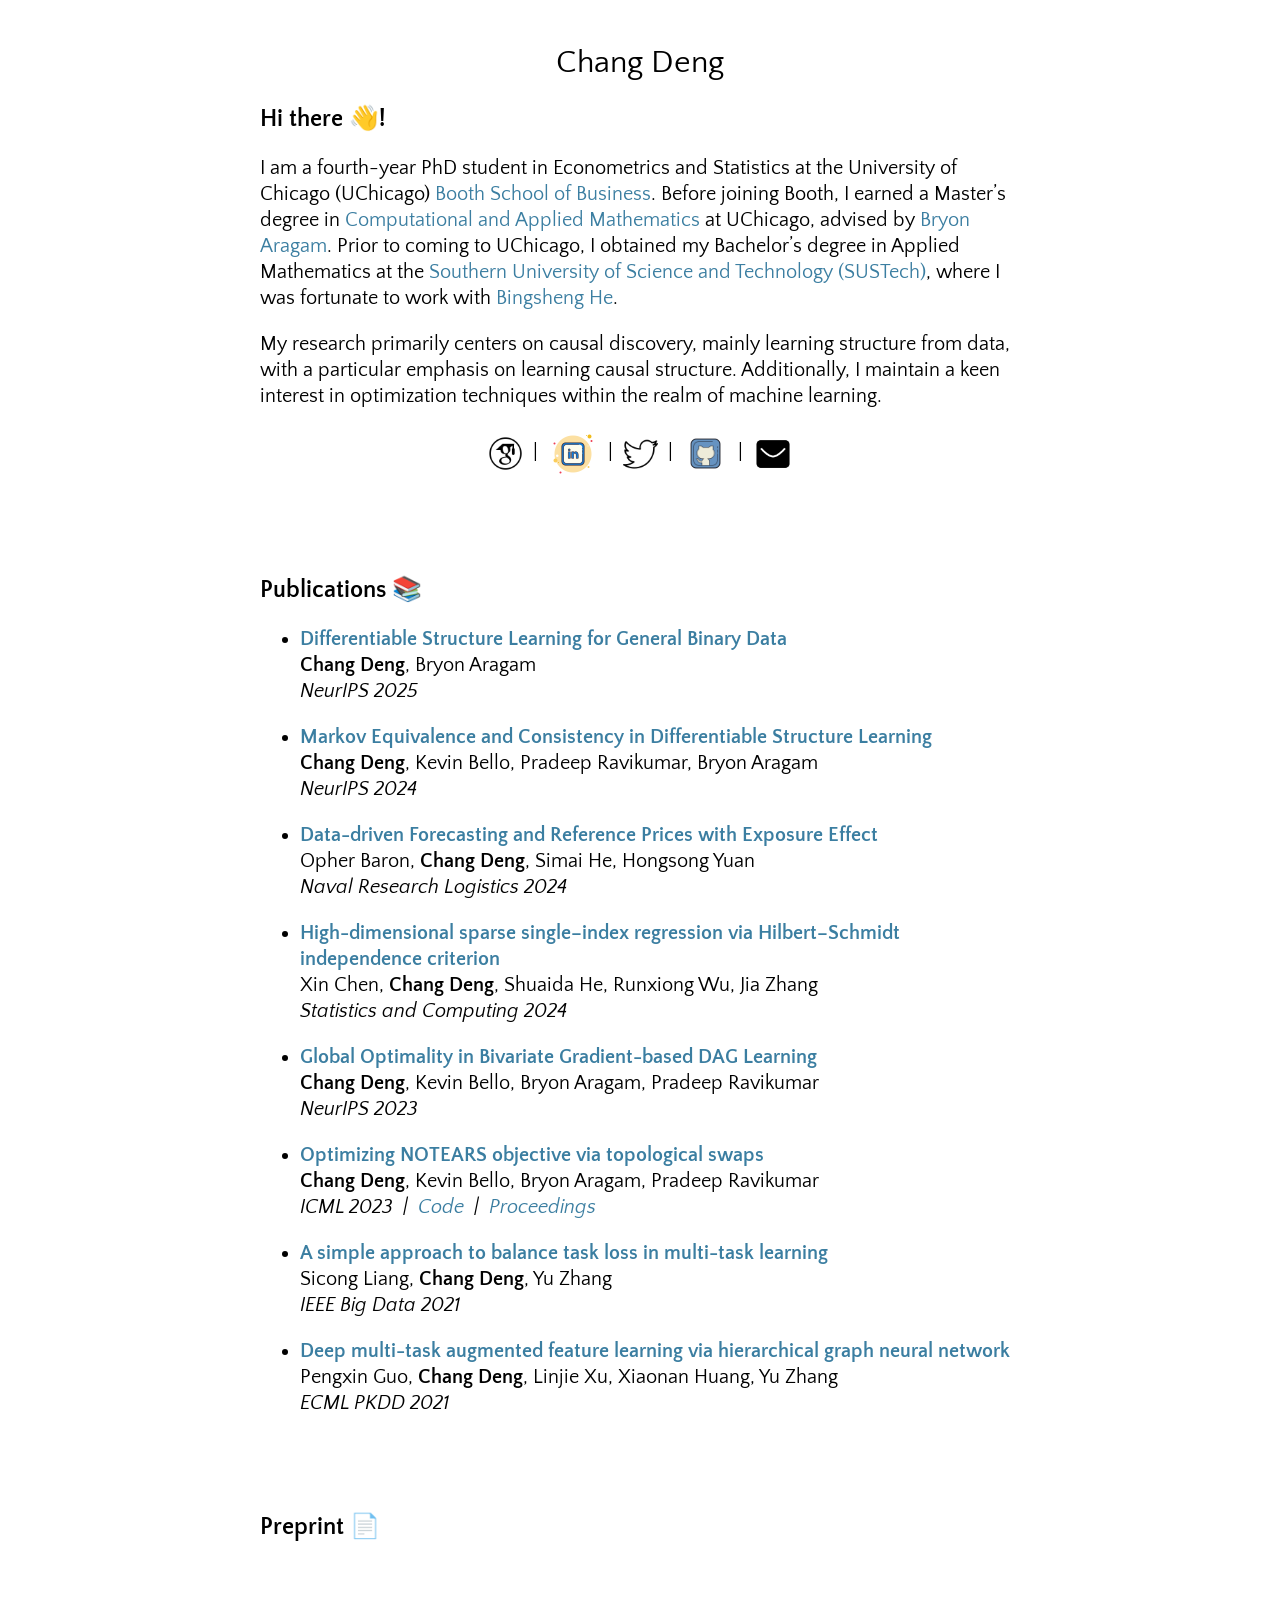
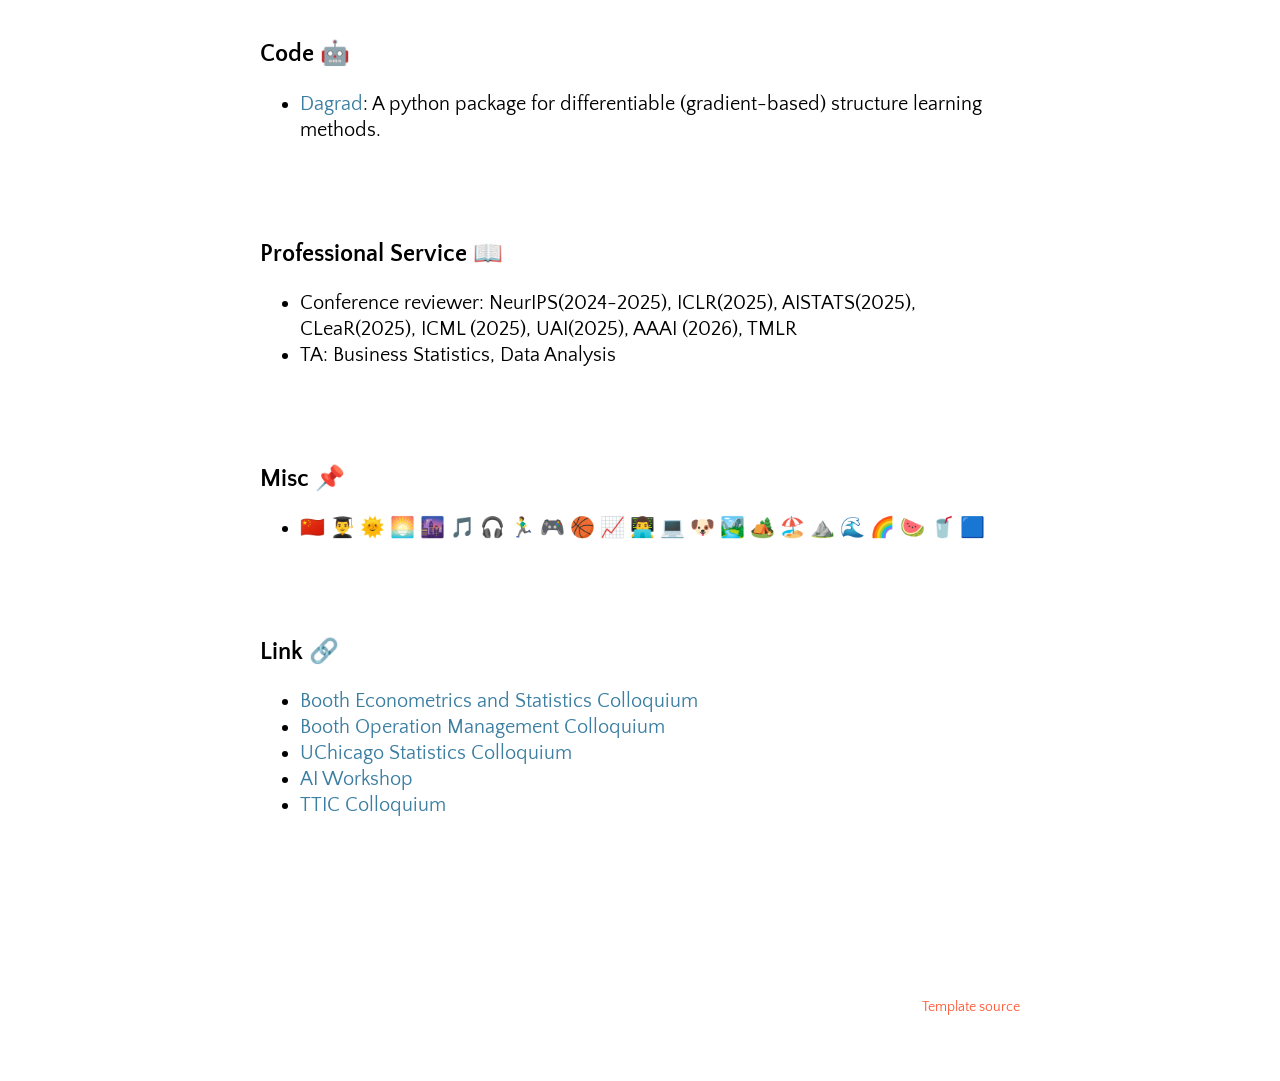
==== index.html @ 74ad3bb8 "fourth year update" ====
<!DOCTYPE HTML>
<html>

<head>
  <title>Chang Deng</title>

  <meta charset="utf-8">
  <meta name=viewport content="width=device-width, initial-scale=1.0">
  <meta http-equiv="Content-Type" content="text/html; charset=us-ascii">
  <meta name="color-scheme" content="dark light">

  <meta name="theme-color" content="#FFFFFF" media="(prefers-color-scheme: light)">
  <meta name="theme-color" content="#121212" media="(prefers-color-scheme: dark)">

  <link href="https://fonts.googleapis.com/css2?family=Quattrocento+Sans&display=swap" rel="stylesheet">
  <link rel="icon" type="image/svg+xml" href="icons/favicon.svg">
  <link rel="icon" type="image/png" href="icons/favicon.png">

  <style type="text/css">
    body {
      min-height: 100vh;
      max-width: 800px;
      border: 0px;
      padding: 0px;
      margin: auto;
      line-height: 1.3;
      font-family: "Quattrocento Sans", Verdana, Helvetica, sans-serif;
      font-size: 20px;
      font-style: normal;
      font-weight: 500;
      color: #000000;
      background-color: #FFFFFF;
      text-shadow: 1px 1px 1px rgba(0, 0, 0, 0);
    }

    a {
      color: #3B7EA1;
      text-decoration: none;
    }

    a:focus,
    a:hover {
      color: #C4820E;
    }

    @media (prefers-color-scheme: dark) {
      body {
        font-weight: 350;
        color: #E1D9D1;
        background: #121212;
      }

      a {
        color: #C4820E;
      }

      a:focus,
      a:hover {
        color: #3B7EA1;
      }

    }

    div.section {
      padding: 10px 20px 10px 20px;
      margin-bottom: 40px;
    }

    div.content {
      padding: 0px;
    }

    h1 {
      font-size: 24px;
      font-weight: bold;
      margin-bottom: 10px;
    }

    h2 {
      font-size: 20px;
      font-weight: normal;
    }

    p.name {
      font-size: 32px;
      text-align: center;
      font-weight: normal;
      margin-bottom: 20px;
    }

    span.paper {
      font-weight: bold;
    }

    span.author {
      font-weight: normal;
    }

    span.venue {
      font-weight: normal;
      font-style: italic;
    }

    span.highlight {
      background-color: #ffffd0;
    }

    @media screen and (max-width: 600px) {
      body {
        max-width: 100%;
        font-size: 14px;
      }

      p.name {
        font-size: 24px;
      }

      h1 {
        font-size: 20px;
        font-weight: bold;
      }

      h2 {
        font-size: 16px;
      }
    }
  </style>

</head>

<body>
  <div class="section">
      <p class="name">
        Chang Deng
      </p>
      <h1> Hi there 👋! </h1>
      <p>
        I am a fourth-year PhD student in Econometrics and Statistics at the University of Chicago (UChicago)
        <a href="https://www.chicagobooth.edu/">Booth School of Business</a>.
        Before joining Booth, I earned a Master&rsquo;s degree in
        <a href="https://cam.uchicago.edu/">Computational and Applied Mathematics</a> at UChicago,
        advised by <a href="https://www.bryonaragam.com/">Bryon Aragam</a>.
        Prior to coming to UChicago, I obtained my Bachelor&rsquo;s degree in Applied Mathematics at the <a href="https://www.sustech.edu.cn/">Southern University of Science and Technology (SUSTech)</a>, where I was fortunate to work with
        <a href="http://maths.nju.edu.cn/~hebma/">Bingsheng He</a>.
      </p>
      <p>
        My research primarily centers on causal discovery, mainly learning structure from data, with a particular emphasis on learning causal structure. Additionally, I maintain a keen interest in optimization techniques within the realm of machine learning.
      </p>

      <p style="text-align:center">
        <a href="https://scholar.google.com/citations?user=51voxF8AAAAJ&hl=en">
          <img src="icons/icons8-google-scholar-50.png" alt="Google Scholar Icon" style="vertical-align: middle;" width="35"></a>
          &nbsp|&nbsp
        <a href="https://www.linkedin.com/in/chang-deng-0094a5144/">
          <img src="icons/icons8-linkedin-50.png" alt="Linkedin Icon" style="vertical-align: middle;" width="50"> </a>
           &nbsp|&nbsp
        <a href="https://twitter.com/ChangDeng3">
          <img src="icons/icons8-twitter-50.png" alt="Twitter Icon" style="vertical-align: middle;" width="35"> </a>
            &nbsp|&nbsp
        <a href="https://github.com/Duntrain">
          <img src="icons/icons8-github-100.png" alt="Github Icon" style="vertical-align: middle;" width="45"> </a>
          &nbsp|&nbsp
        <a href="mailto:changdeng@uchicago.edu">
          <img src="icons/icons8-email-64.png" alt="Email Icon" style="vertical-align: middle;" width="40"> </a>
      </p>
  </div>

  <div class="section">
    <h1>Publications 📚</h1>

      <div class="content">
        <ul>
            <li>
                <p> <a href=""><span class="paper">Differentiable Structure Learning for General Binary Data</span> </a>
                  <br>
                  <span class="author"><strong>Chang Deng</strong>, Bryon Aragam</span><br>
                  <span class="venue">NeurIPS 2025</span>
                </p>
            </li>
            <li>
                <p> <a href="https://arxiv.org/abs/2410.06163"><span class="paper">Markov Equivalence and Consistency in Differentiable Structure Learning</span> </a>
                  <br>
                  <span class="author"><strong>Chang Deng</strong>, Kevin Bello, Pradeep Ravikumar, Bryon Aragam</span><br>
                  <span class="venue">NeurIPS 2024</span>
                </p>
            </li>
          <li>
            <p> <a href="https://onlinelibrary.wiley.com/doi/10.1002/nav.22190"><span class="paper">Data-driven Forecasting and Reference Prices with Exposure Effect</span> </a>
              <br>
              <span class="author">Opher Baron, <strong>Chang Deng</strong>, Simai He, Hongsong Yuan</span><br>
              <span class="venue">Naval Research Logistics 2024</span>
            </p>
          </li>
          <li>
            <p> <a href="https://link.springer.com/article/10.1007/s11222-024-10399-4"><span class="paper">High-dimensional sparse single–index regression via Hilbert–Schmidt independence criterion</span> </a>
              <br>
              <span class="author">Xin Chen, <strong>Chang Deng</strong>, Shuaida He, Runxiong Wu, Jia Zhang</span><br>
              <span class="venue">Statistics and Computing 2024</span>
            </p>
          </li>
          <li>
            <p> <a href="https://arxiv.org/abs/2306.17378"><span class="paper">Global Optimality in Bivariate Gradient-based DAG Learning</span> </a>
              <br>
              <span class="author"><strong>Chang Deng</strong>, Kevin Bello, Bryon Aragam, Pradeep Ravikumar</span><br>
              <span class="venue">NeurIPS 2023</span>
            </p>
          </li>
          <li>
            <p> <a href="https://arxiv.org/abs/2305.17277"><span class="paper">Optimizing NOTEARS objective via topological swaps</span> </a>
              <br>
              <span class="author"><strong>Chang Deng</strong>, Kevin Bello, Bryon Aragam, Pradeep Ravikumar</span><br>
              <span class="venue">ICML 2023 &nbsp|&nbsp <a href="https://github.com/Duntrain/TOPO"> Code </a> &nbsp|&nbsp <a href=""> Proceedings </a></span>
            </p>
          </li>
          <li>
            <p> <a href="https://ieeexplore.ieee.org/stamp/stamp.jsp?arnumber=9671640"><span class="paper">A simple approach to balance task loss in multi-task learning</span> </a>
              <br>
              <span class="author">Sicong Liang, <strong>Chang Deng</strong>, Yu Zhang</span><br>
              <span class="venue">IEEE Big Data 2021</span>
            </p>
          </li>
          <li>
            <p> <a href="https://link.springer.com/chapter/10.1007/978-3-030-86486-6_33"><span class="paper">Deep multi-task augmented feature learning via hierarchical graph neural network</span> </a>
              <br>
              <span class="author">Pengxin Guo, <strong>Chang Deng</strong>, Linjie Xu, Xiaonan Huang, Yu Zhang</span><br>
              <span class="venue">ECML PKDD 2021</span>
            </p>
          </li>
        </ul>
      </div>
  </div>

  <div class="section">
    <h1>Preprint 📄</h1>
      <div class="content">
        <ul>
        </ul>
      </div>
  </div>

  <div class="section">
    <h1>Code 🤖</h1>
      <div class="content">
        <ul>
          <li> <a href ="https://github.com/Duntrain/dagrad">Dagrad</a>: A python package for differentiable (gradient-based) structure learning methods. </li>
        </ul>
      </div>
  </div>


  <div class="section">
    <h1>Professional Service 📖</h1>
      <div class="content">
        <ul>
            <li>Conference reviewer: NeurIPS(2024-2025), ICLR(2025), AISTATS(2025), CLeaR(2025), ICML (2025), UAI(2025), AAAI (2026), TMLR</li> 
            <li>TA: Business Statistics, Data Analysis </li>
        </ul>
      </div>
  </div>

  <div class="section">
    <h1>Misc 📌</h1>
    <div class = "content">
      <ul>
        <li> 🇨🇳 👨‍🎓 🌞 🌅 🌆 🎵 🎧 🏃‍♂️ 🎮 🏀 📈 👨‍💻 💻 🐶 🏞️ 🏕️ 🏖️ ⛰️ 🌊 🌈 🍉 🥤 🟦</li>
      </ul>
    </div>
  </div>

  <div class="section">
    <h1>Link 🔗</h1>
    <div class="content">
      <ul>
      <li><a href="https://www.chicagobooth.edu/faculty/research-workshops/econometrics-and-statistics"> Booth Econometrics and Statistics Colloquium</a></li>
      <li><a href="https://www.chicagobooth.edu/faculty/research-workshops/operations-management-science"> Booth Operation Management Colloquium</a></li>
      <li><a href="https://stat.uchicago.edu/events/statistics-colloquium/"> UChicago Statistics Colloquium</a></li>
      <li><a href = 'https://www.chicagobooth.edu/faculty/research-workshops/ai-workshop'>AI Workshop</li>
      <li><a href="https://www.ttic.edu/colloquium/"> TTIC Colloquium</a></li>
      </ul>
    </div>
  </div>

  <div class="section">
    <div class="content">
      <p style="text-align:right;font-size:14px;margin-top:100px;">
        <a href="https://github.com/jonbarron/website" style="color: #FF5733;">Template source</a>
      </p>
    </div>
  </div>

</body>

</html>
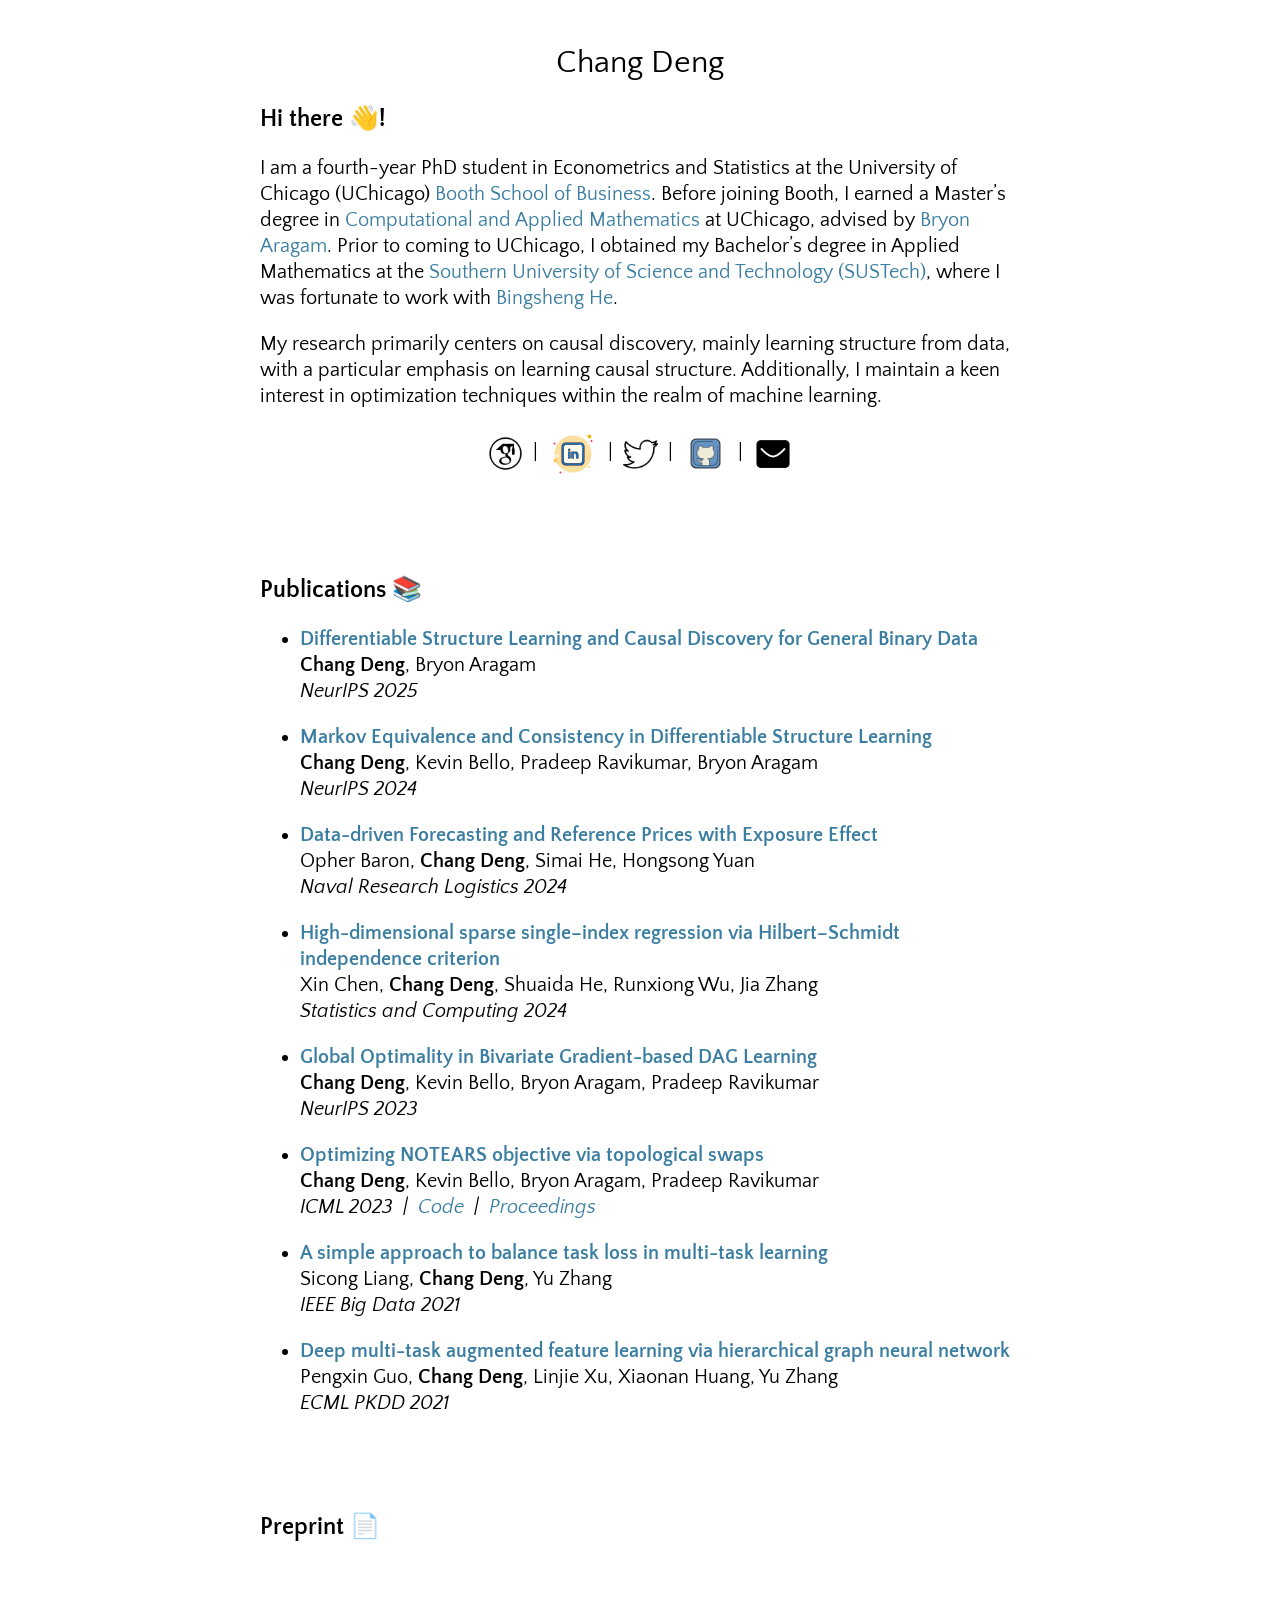
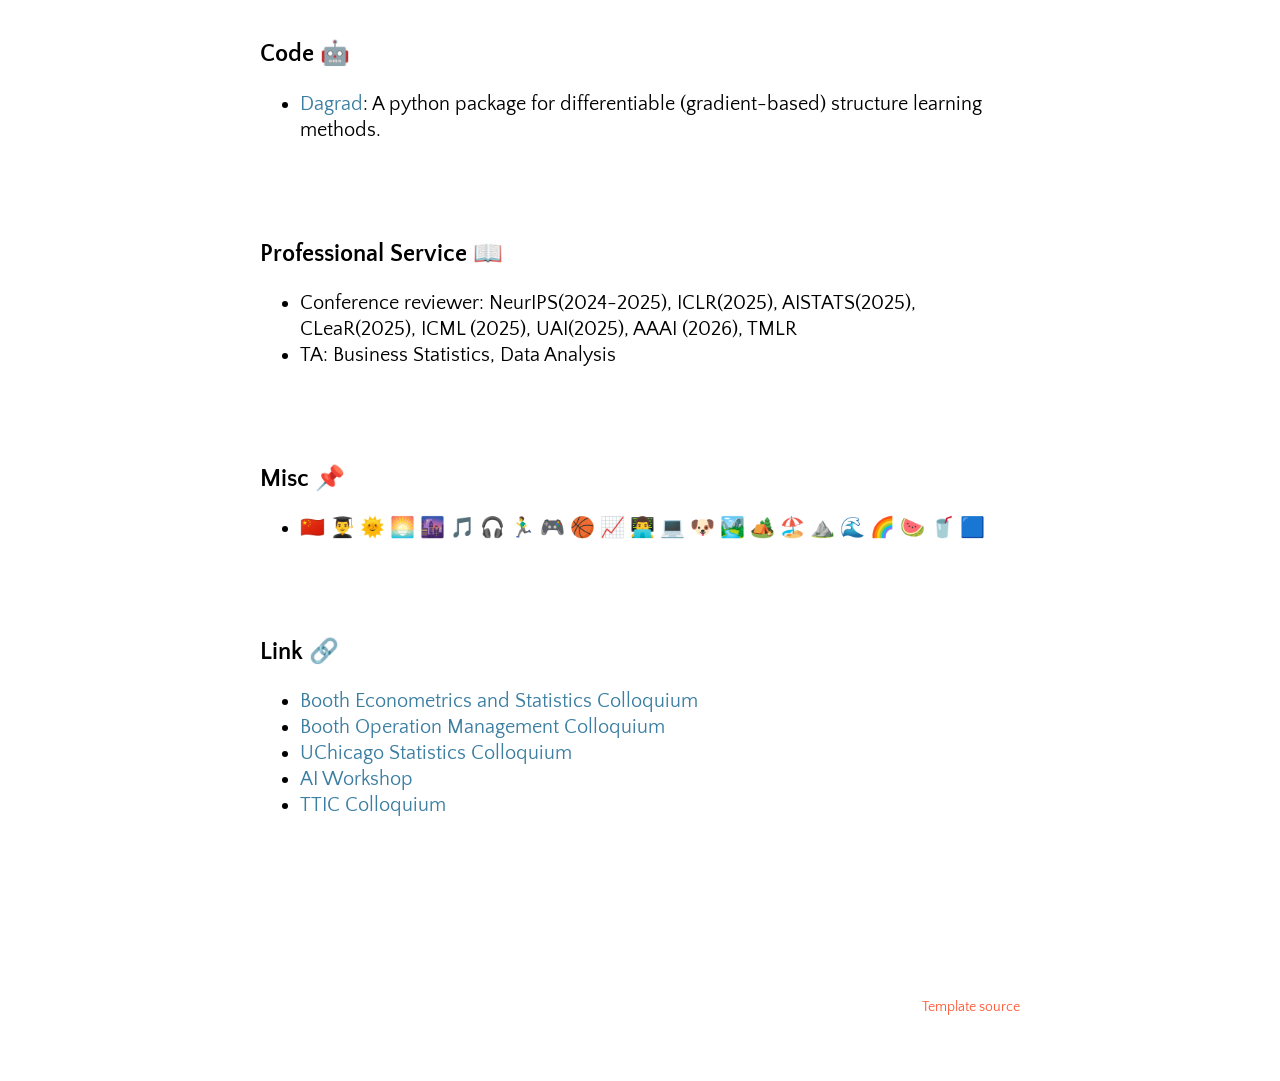
==== commit 95c533bb: "update the titile" ====
--- a/index.html
+++ b/index.html
@@ -171,7 +171,7 @@
       <div class="content">
         <ul>
             <li>
-                <p> <a href=""><span class="paper">Differentiable Structure Learning for General Binary Data</span> </a>
+                <p> <a href="https://arxiv.org/abs/2509.21658"><span class="paper">Differentiable Structure Learning and Causal Discovery for General Binary Data</span> </a>
                   <br>
                   <span class="author"><strong>Chang Deng</strong>, Bryon Aragam</span><br>
                   <span class="venue">NeurIPS 2025</span>
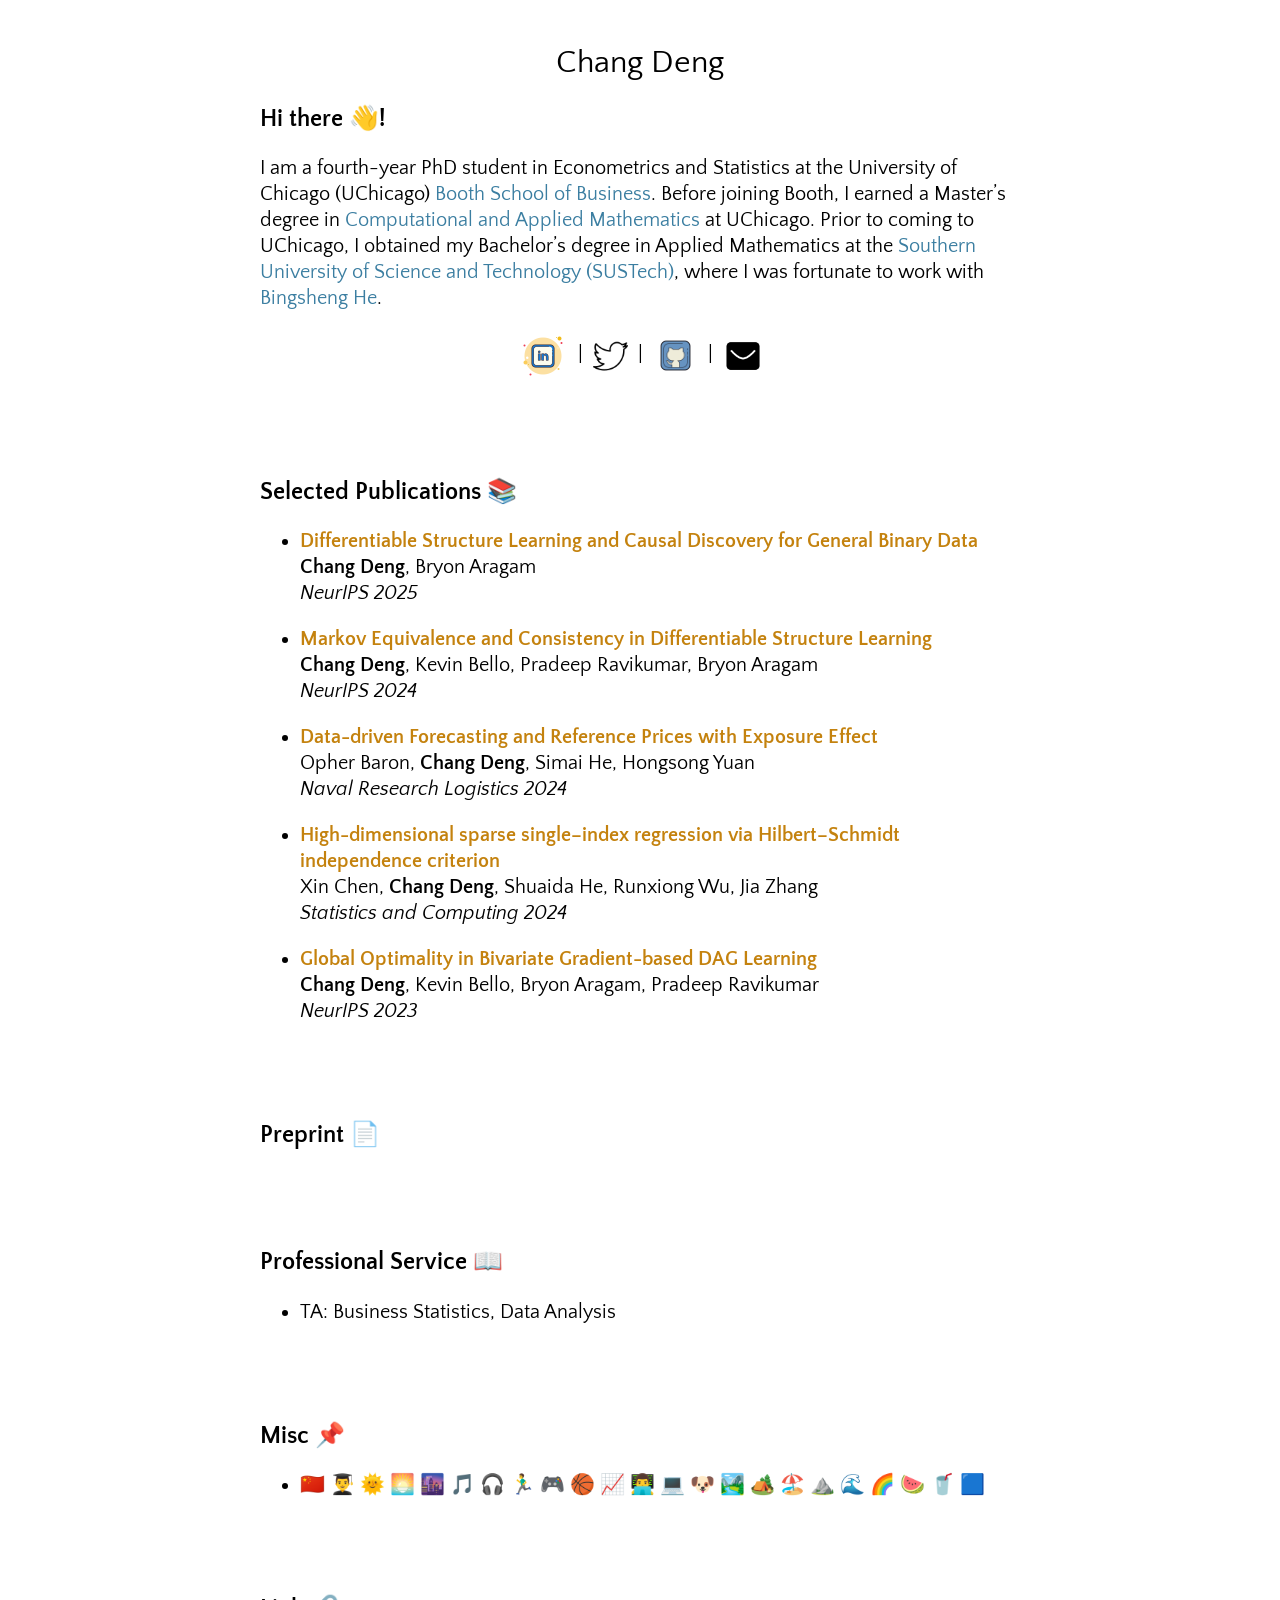
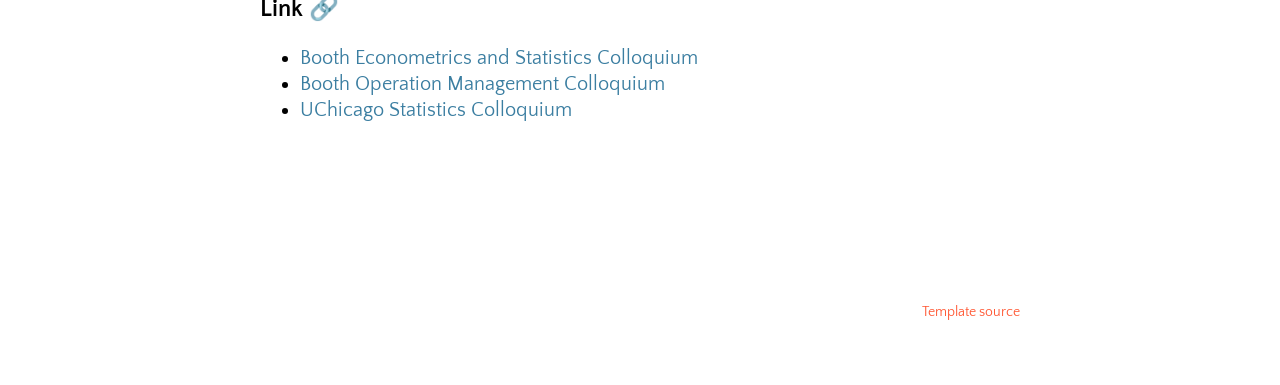
==== commit 30852f7c: "uu" ====
--- a/index.html
+++ b/index.html
@@ -138,19 +138,12 @@
         I am a fourth-year PhD student in Econometrics and Statistics at the University of Chicago (UChicago)
         <a href="https://www.chicagobooth.edu/">Booth School of Business</a>.
         Before joining Booth, I earned a Master&rsquo;s degree in
-        <a href="https://cam.uchicago.edu/">Computational and Applied Mathematics</a> at UChicago,
-        advised by <a href="https://www.bryonaragam.com/">Bryon Aragam</a>.
+        <a href="https://cam.uchicago.edu/">Computational and Applied Mathematics</a> at UChicago.
         Prior to coming to UChicago, I obtained my Bachelor&rsquo;s degree in Applied Mathematics at the <a href="https://www.sustech.edu.cn/">Southern University of Science and Technology (SUSTech)</a>, where I was fortunate to work with
         <a href="http://maths.nju.edu.cn/~hebma/">Bingsheng He</a>.
       </p>
-      <p>
-        My research primarily centers on causal discovery, mainly learning structure from data, with a particular emphasis on learning causal structure. Additionally, I maintain a keen interest in optimization techniques within the realm of machine learning.
-      </p>
 
       <p style="text-align:center">
-        <a href="https://scholar.google.com/citations?user=51voxF8AAAAJ&hl=en">
-          <img src="icons/icons8-google-scholar-50.png" alt="Google Scholar Icon" style="vertical-align: middle;" width="35"></a>
-          &nbsp|&nbsp
         <a href="https://www.linkedin.com/in/chang-deng-0094a5144/">
           <img src="icons/icons8-linkedin-50.png" alt="Linkedin Icon" style="vertical-align: middle;" width="50"> </a>
            &nbsp|&nbsp
@@ -166,66 +159,45 @@
   </div>
 
   <div class="section">
-    <h1>Publications 📚</h1>
+    <h1>Selected Publications 📚</h1>
 
       <div class="content">
         <ul>
             <li>
-                <p> <a href="https://arxiv.org/abs/2509.21658"><span class="paper">Differentiable Structure Learning and Causal Discovery for General Binary Data</span> </a>
+                <p> <span class="paper" style="color: #C4820E;">Differentiable Structure Learning and Causal Discovery for General Binary Data</span> 
                   <br>
                   <span class="author"><strong>Chang Deng</strong>, Bryon Aragam</span><br>
                   <span class="venue">NeurIPS 2025</span>
                 </p>
             </li>
             <li>
-                <p> <a href="https://arxiv.org/abs/2410.06163"><span class="paper">Markov Equivalence and Consistency in Differentiable Structure Learning</span> </a>
+        <p> <span class="paper" style="color: #C4820E;">Markov Equivalence and Consistency in Differentiable Structure Learning </span>
                   <br>
                   <span class="author"><strong>Chang Deng</strong>, Kevin Bello, Pradeep Ravikumar, Bryon Aragam</span><br>
                   <span class="venue">NeurIPS 2024</span>
                 </p>
             </li>
           <li>
-            <p> <a href="https://onlinelibrary.wiley.com/doi/10.1002/nav.22190"><span class="paper">Data-driven Forecasting and Reference Prices with Exposure Effect</span> </a>
+        <p> <span class="paper" style="color: #C4820E;">Data-driven Forecasting and Reference Prices with Exposure Effect</span> 
               <br>
               <span class="author">Opher Baron, <strong>Chang Deng</strong>, Simai He, Hongsong Yuan</span><br>
               <span class="venue">Naval Research Logistics 2024</span>
             </p>
           </li>
           <li>
-            <p> <a href="https://link.springer.com/article/10.1007/s11222-024-10399-4"><span class="paper">High-dimensional sparse single–index regression via Hilbert–Schmidt independence criterion</span> </a>
+            <p> <span class="paper" style="color: #C4820E;">High-dimensional sparse single–index regression via Hilbert–Schmidt independence criterion</span> 
               <br>
               <span class="author">Xin Chen, <strong>Chang Deng</strong>, Shuaida He, Runxiong Wu, Jia Zhang</span><br>
               <span class="venue">Statistics and Computing 2024</span>
             </p>
           </li>
           <li>
-            <p> <a href="https://arxiv.org/abs/2306.17378"><span class="paper">Global Optimality in Bivariate Gradient-based DAG Learning</span> </a>
+            <p> <span class="paper" style="color: #C4820E;">Global Optimality in Bivariate Gradient-based DAG Learning</span> 
               <br>
               <span class="author"><strong>Chang Deng</strong>, Kevin Bello, Bryon Aragam, Pradeep Ravikumar</span><br>
               <span class="venue">NeurIPS 2023</span>
             </p>
           </li>
-          <li>
-            <p> <a href="https://arxiv.org/abs/2305.17277"><span class="paper">Optimizing NOTEARS objective via topological swaps</span> </a>
-              <br>
-              <span class="author"><strong>Chang Deng</strong>, Kevin Bello, Bryon Aragam, Pradeep Ravikumar</span><br>
-              <span class="venue">ICML 2023 &nbsp|&nbsp <a href="https://github.com/Duntrain/TOPO"> Code </a> &nbsp|&nbsp <a href=""> Proceedings </a></span>
-            </p>
-          </li>
-          <li>
-            <p> <a href="https://ieeexplore.ieee.org/stamp/stamp.jsp?arnumber=9671640"><span class="paper">A simple approach to balance task loss in multi-task learning</span> </a>
-              <br>
-              <span class="author">Sicong Liang, <strong>Chang Deng</strong>, Yu Zhang</span><br>
-              <span class="venue">IEEE Big Data 2021</span>
-            </p>
-          </li>
-          <li>
-            <p> <a href="https://link.springer.com/chapter/10.1007/978-3-030-86486-6_33"><span class="paper">Deep multi-task augmented feature learning via hierarchical graph neural network</span> </a>
-              <br>
-              <span class="author">Pengxin Guo, <strong>Chang Deng</strong>, Linjie Xu, Xiaonan Huang, Yu Zhang</span><br>
-              <span class="venue">ECML PKDD 2021</span>
-            </p>
-          </li>
         </ul>
       </div>
   </div>
@@ -238,21 +210,13 @@
       </div>
   </div>
 
-  <div class="section">
-    <h1>Code 🤖</h1>
-      <div class="content">
-        <ul>
-          <li> <a href ="https://github.com/Duntrain/dagrad">Dagrad</a>: A python package for differentiable (gradient-based) structure learning methods. </li>
-        </ul>
-      </div>
-  </div>
+  
 
 
   <div class="section">
     <h1>Professional Service 📖</h1>
       <div class="content">
         <ul>
-            <li>Conference reviewer: NeurIPS(2024-2025), ICLR(2025), AISTATS(2025), CLeaR(2025), ICML (2025), UAI(2025), AAAI (2026), TMLR</li> 
             <li>TA: Business Statistics, Data Analysis </li>
         </ul>
       </div>
@@ -274,8 +238,6 @@
       <li><a href="https://www.chicagobooth.edu/faculty/research-workshops/econometrics-and-statistics"> Booth Econometrics and Statistics Colloquium</a></li>
       <li><a href="https://www.chicagobooth.edu/faculty/research-workshops/operations-management-science"> Booth Operation Management Colloquium</a></li>
       <li><a href="https://stat.uchicago.edu/events/statistics-colloquium/"> UChicago Statistics Colloquium</a></li>
-      <li><a href = 'https://www.chicagobooth.edu/faculty/research-workshops/ai-workshop'>AI Workshop</li>
-      <li><a href="https://www.ttic.edu/colloquium/"> TTIC Colloquium</a></li>
       </ul>
     </div>
   </div>
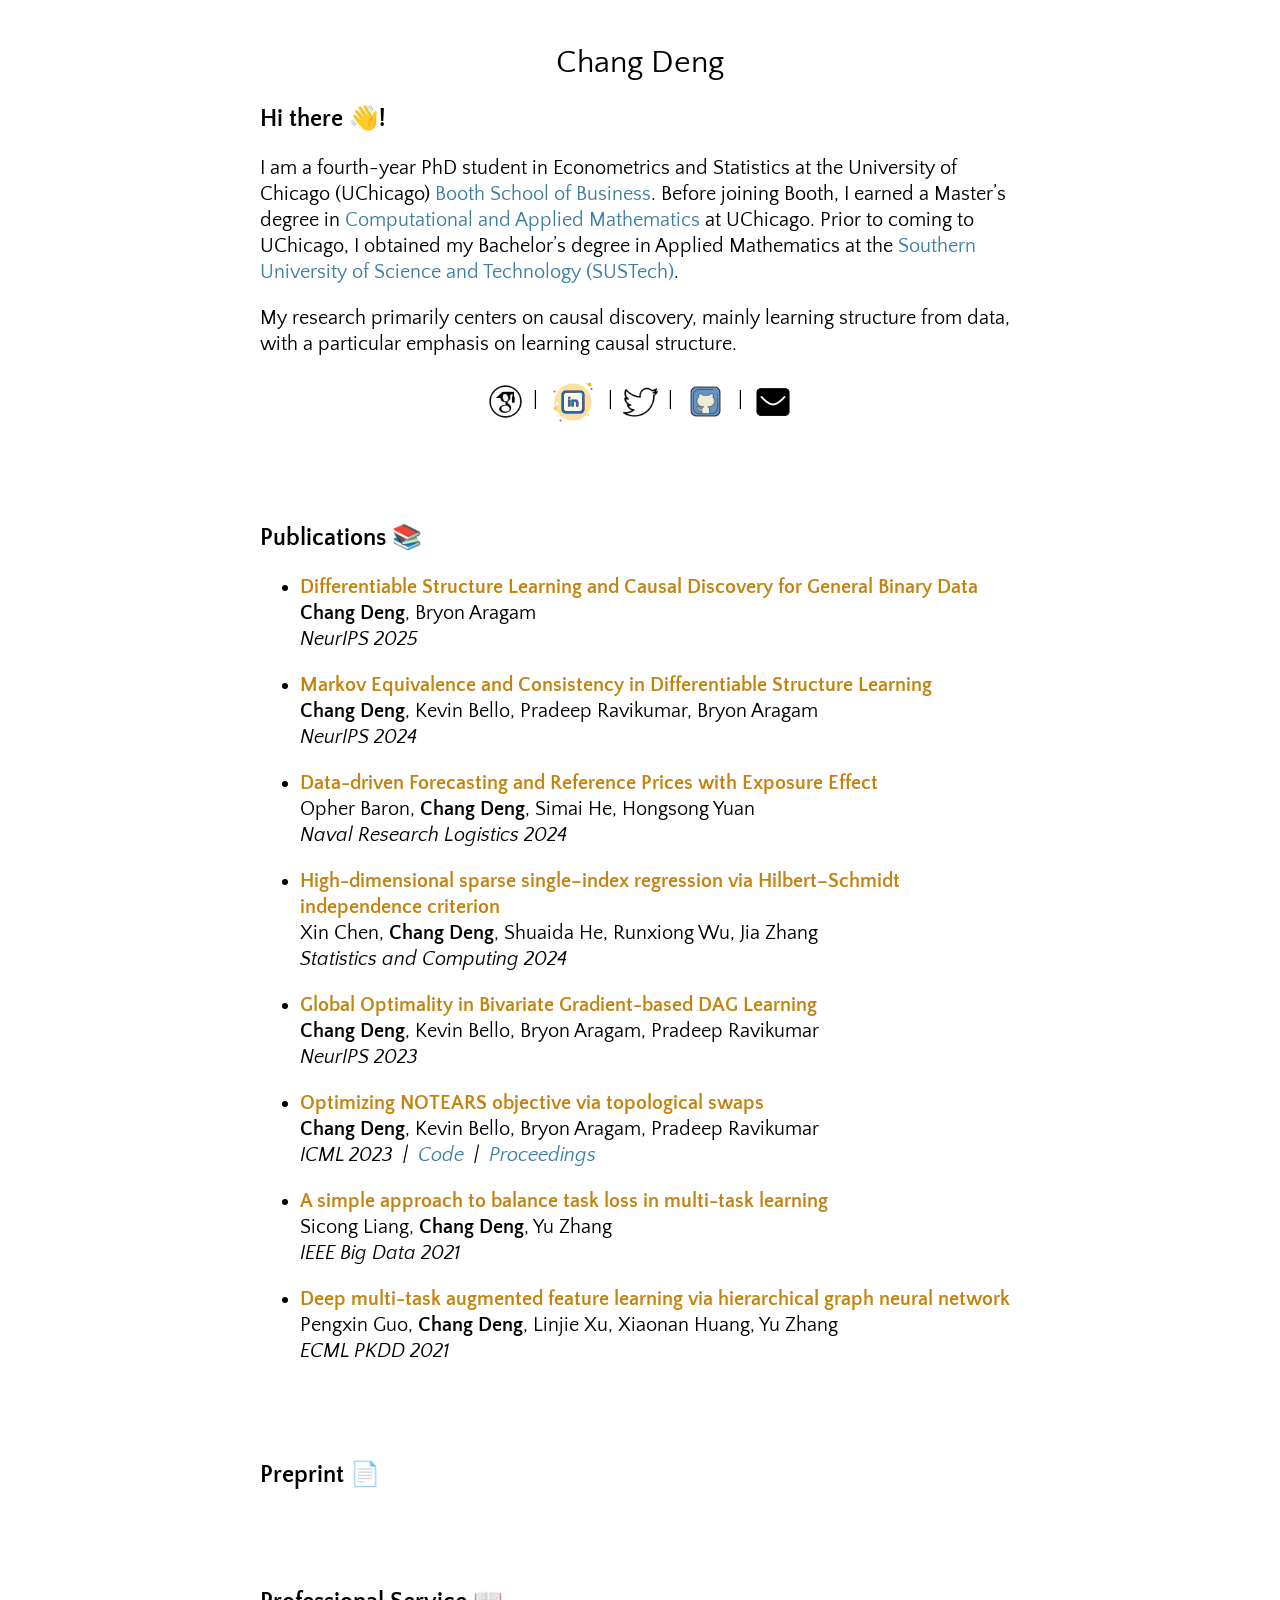
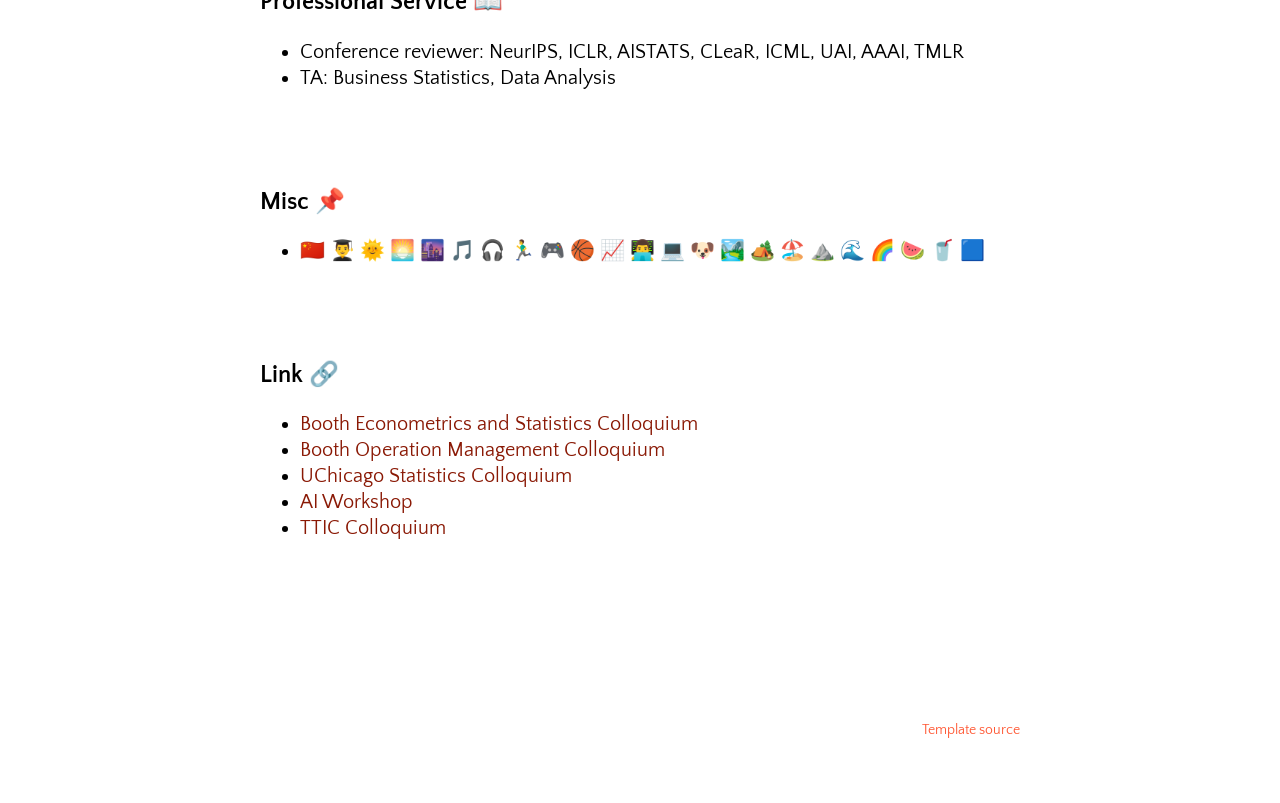
==== commit d990d411: "update" ====
--- a/index.html
+++ b/index.html
@@ -138,12 +138,17 @@
         I am a fourth-year PhD student in Econometrics and Statistics at the University of Chicago (UChicago)
         <a href="https://www.chicagobooth.edu/">Booth School of Business</a>.
         Before joining Booth, I earned a Master&rsquo;s degree in
-        <a href="https://cam.uchicago.edu/">Computational and Applied Mathematics</a> at UChicago.
-        Prior to coming to UChicago, I obtained my Bachelor&rsquo;s degree in Applied Mathematics at the <a href="https://www.sustech.edu.cn/">Southern University of Science and Technology (SUSTech)</a>, where I was fortunate to work with
-        <a href="http://maths.nju.edu.cn/~hebma/">Bingsheng He</a>.
+        <a href="https://cam.uchicago.edu/">Computational and Applied Mathematics</a> at UChicago. 
+        Prior to coming to UChicago, I obtained my Bachelor&rsquo;s degree in Applied Mathematics at the <a href="https://www.sustech.edu.cn/">Southern University of Science and Technology (SUSTech)</a>.
+      </p>
+      <p>
+        My research primarily centers on causal discovery, mainly learning structure from data, with a particular emphasis on learning causal structure. 
       </p>
 
       <p style="text-align:center">
+        <a href="https://scholar.google.com/citations?user=51voxF8AAAAJ&hl=en">
+          <img src="icons/icons8-google-scholar-50.png" alt="Google Scholar Icon" style="vertical-align: middle;" width="35"></a>
+          &nbsp|&nbsp
         <a href="https://www.linkedin.com/in/chang-deng-0094a5144/">
           <img src="icons/icons8-linkedin-50.png" alt="Linkedin Icon" style="vertical-align: middle;" width="50"> </a>
            &nbsp|&nbsp
@@ -159,44 +164,66 @@
   </div>
 
   <div class="section">
-    <h1>Selected Publications 📚</h1>
+    <h1>Publications 📚</h1>
 
       <div class="content">
         <ul>
+        
             <li>
-                <p> <span class="paper" style="color: #C4820E;">Differentiable Structure Learning and Causal Discovery for General Binary Data</span> 
-                  <br>
-                  <span class="author"><strong>Chang Deng</strong>, Bryon Aragam</span><br>
-                  <span class="venue">NeurIPS 2025</span>
-                </p>
-            </li>
-            <li>
-        <p> <span class="paper" style="color: #C4820E;">Markov Equivalence and Consistency in Differentiable Structure Learning </span>
-                  <br>
-                  <span class="author"><strong>Chang Deng</strong>, Kevin Bello, Pradeep Ravikumar, Bryon Aragam</span><br>
-                  <span class="venue">NeurIPS 2024</span>
-                </p>
-            </li>
-          <li>
-        <p> <span class="paper" style="color: #C4820E;">Data-driven Forecasting and Reference Prices with Exposure Effect</span> 
-              <br>
-              <span class="author">Opher Baron, <strong>Chang Deng</strong>, Simai He, Hongsong Yuan</span><br>
-              <span class="venue">Naval Research Logistics 2024</span>
-            </p>
+              <p> <a href="https://arxiv.org/abs/2509.21658"><span class="paper" style="color: #C4820E;">Differentiable Structure Learning and Causal Discovery for General Binary Data</span> </a>
+                <br>
+                <span class="author"><strong>Chang Deng</strong>, Bryon Aragam</span><br>
+                <span class="venue">NeurIPS 2025</span>
+              </p>
           </li>
           <li>
-            <p> <span class="paper" style="color: #C4820E;">High-dimensional sparse single–index regression via Hilbert–Schmidt independence criterion</span> 
-              <br>
-              <span class="author">Xin Chen, <strong>Chang Deng</strong>, Shuaida He, Runxiong Wu, Jia Zhang</span><br>
-              <span class="venue">Statistics and Computing 2024</span>
-            </p>
+          <p> <a href="https://arxiv.org/abs/2410.06163"><span class="paper" style="color: #C4820E;">Markov Equivalence and Consistency in Differentiable Structure Learning</span> </a>
+                <br>
+                <span class="author"><strong>Chang Deng</strong>, Kevin Bello, Pradeep Ravikumar, Bryon Aragam</span><br>
+                <span class="venue">NeurIPS 2024</span>
+          </p>
           </li>
-          <li>
-            <p> <span class="paper" style="color: #C4820E;">Global Optimality in Bivariate Gradient-based DAG Learning</span> 
-              <br>
-              <span class="author"><strong>Chang Deng</strong>, Kevin Bello, Bryon Aragam, Pradeep Ravikumar</span><br>
-              <span class="venue">NeurIPS 2023</span>
-            </p>
+        <li>
+          <p> <a href="https://onlinelibrary.wiley.com/doi/10.1002/nav.22190"><span class="paper" style="color: #C4820E;">Data-driven Forecasting and Reference Prices with Exposure Effect</span> </a>
+            <br>
+            <span class="author">Opher Baron, <strong>Chang Deng</strong>, Simai He, Hongsong Yuan</span><br>
+            <span class="venue">Naval Research Logistics 2024</span>
+          </p>
+        </li>
+        <li>
+          <p> <a href="https://link.springer.com/article/10.1007/s11222-024-10399-4"><span class="paper" style="color: #C4820E;">High-dimensional sparse single–index regression via Hilbert–Schmidt independence criterion</span> </a>
+            <br>
+            <span class="author">Xin Chen, <strong>Chang Deng</strong>, Shuaida He, Runxiong Wu, Jia Zhang</span><br>
+            <span class="venue">Statistics and Computing 2024</span>
+          </p>
+        </li>
+        <li>
+          <p> <a href="https://arxiv.org/abs/2306.17378"><span class="paper" style="color: #C4820E;">Global Optimality in Bivariate Gradient-based DAG Learning</span> </a>
+            <br>
+            <span class="author"><strong>Chang Deng</strong>, Kevin Bello, Bryon Aragam, Pradeep Ravikumar</span><br>
+            <span class="venue">NeurIPS 2023</span>
+          </p>
+        </li>
+        <li>
+          <p> <a href="https://arxiv.org/abs/2305.17277"><span class="paper" style="color: #C4820E;">Optimizing NOTEARS objective via topological swaps</span> </a>
+            <br>
+            <span class="author"><strong>Chang Deng</strong>, Kevin Bello, Bryon Aragam, Pradeep Ravikumar</span><br>
+            <span class="venue">ICML 2023 &nbsp|&nbsp <a href="https://github.com/Duntrain/TOPO"> Code </a> &nbsp|&nbsp <a href=""> Proceedings </a></span>
+          </p>
+        </li>
+        <li>
+          <p> <a href="https://ieeexplore.ieee.org/stamp/stamp.jsp?arnumber=9671640"><span class="paper" style="color: #C4820E;">A simple approach to balance task loss in multi-task learning</span> </a>
+            <br>
+            <span class="author">Sicong Liang, <strong>Chang Deng</strong>, Yu Zhang</span><br>
+            <span class="venue">IEEE Big Data 2021</span>
+          </p>
+        </li>
+        <li>
+          <p> <a href="https://link.springer.com/chapter/10.1007/978-3-030-86486-6_33"><span class="paper" style="color: #C4820E;">Deep multi-task augmented feature learning via hierarchical graph neural network</span> </a>
+            <br>
+            <span class="author">Pengxin Guo, <strong>Chang Deng</strong>, Linjie Xu, Xiaonan Huang, Yu Zhang</span><br>
+            <span class="venue">ECML PKDD 2021</span>
+          </p>
           </li>
         </ul>
       </div>
@@ -217,6 +244,7 @@
     <h1>Professional Service 📖</h1>
       <div class="content">
         <ul>
+            <li>Conference reviewer: NeurIPS, ICLR, AISTATS, CLeaR, ICML, UAI, AAAI, TMLR</li> 
             <li>TA: Business Statistics, Data Analysis </li>
         </ul>
       </div>
@@ -235,9 +263,11 @@
     <h1>Link 🔗</h1>
     <div class="content">
       <ul>
-      <li><a href="https://www.chicagobooth.edu/faculty/research-workshops/econometrics-and-statistics"> Booth Econometrics and Statistics Colloquium</a></li>
-      <li><a href="https://www.chicagobooth.edu/faculty/research-workshops/operations-management-science"> Booth Operation Management Colloquium</a></li>
-      <li><a href="https://stat.uchicago.edu/events/statistics-colloquium/"> UChicago Statistics Colloquium</a></li>
+      <li><a href="https://www.chicagobooth.edu/faculty/research-workshops/econometrics-and-statistics" style="color: #8a1905;"> Booth Econometrics and Statistics Colloquium</a></li>
+      <li><a href="https://www.chicagobooth.edu/faculty/research-workshops/operations-management-science" style="color: #8a1905;"> Booth Operation Management Colloquium</a></li>
+      <li><a href="https://stat.uchicago.edu/events/statistics-colloquium/" style="color: #8a1905;"> UChicago Statistics Colloquium</a></li>
+      <li><a href = 'https://www.chicagobooth.edu/faculty/research-workshops/ai-workshop' style="color: #8a1905;">AI Workshop</li>
+      <li><a href="https://www.ttic.edu/colloquium/" style="color: #8a1905;"> TTIC Colloquium</a></li>
       </ul>
     </div>
   </div>
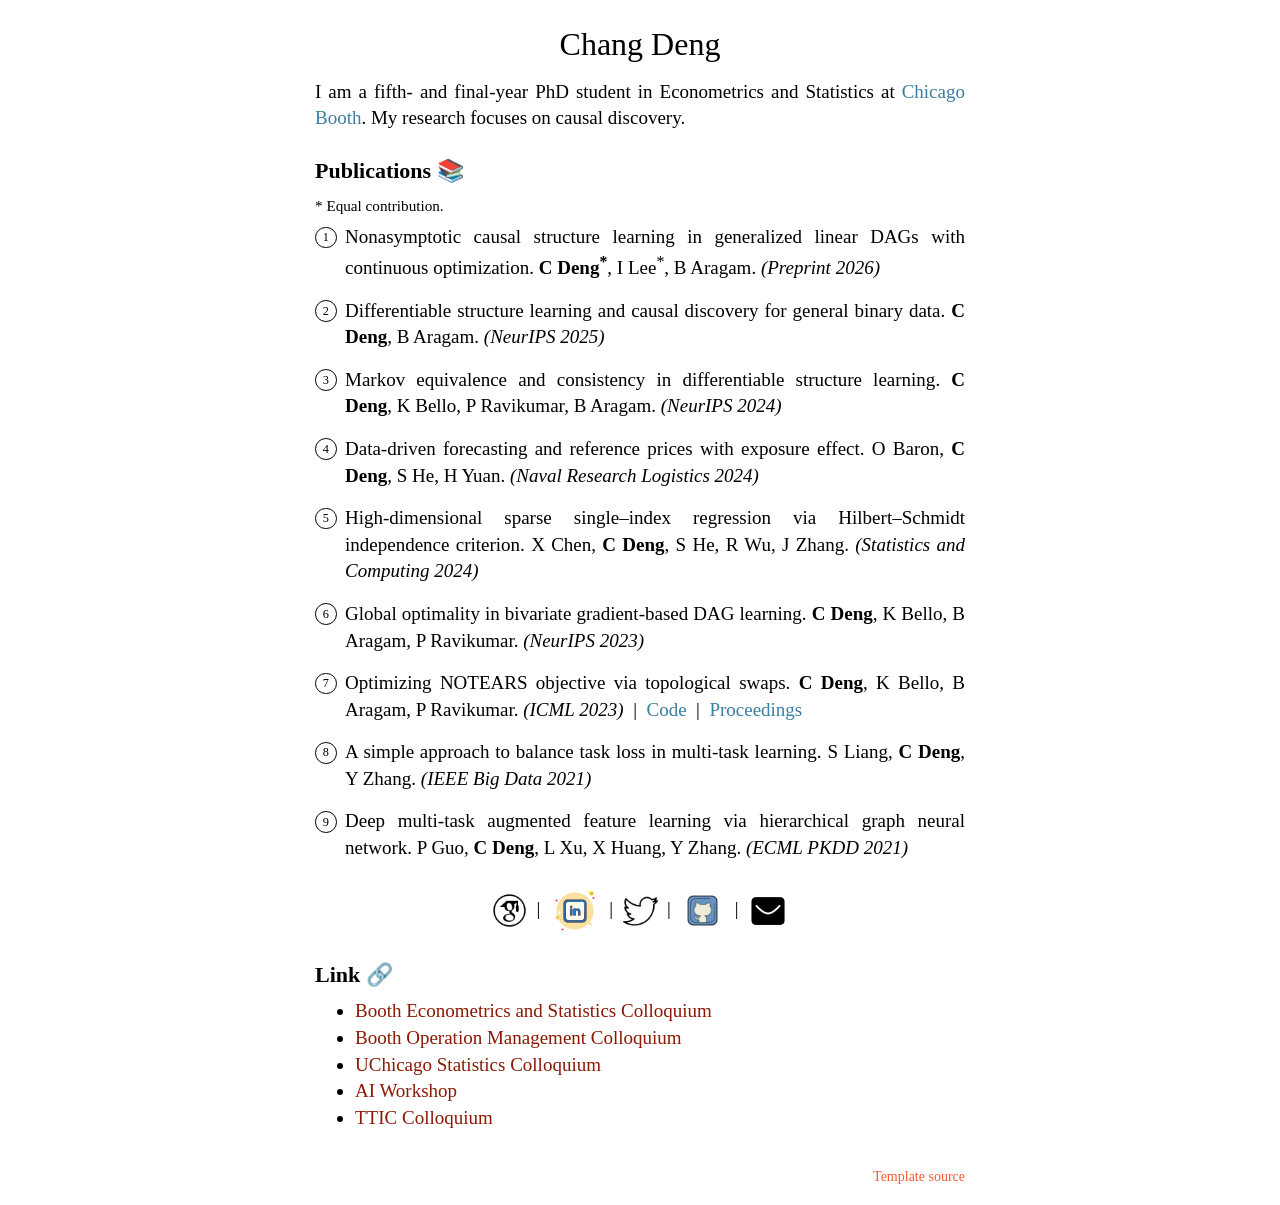
==== commit 1c8d8ee1: "update" ====
--- a/index.html
+++ b/index.html
@@ -1,130 +1,22 @@
 <!DOCTYPE HTML>
-<html>
+<html lang="en">
 
 <head>
   <title>Chang Deng</title>
 
   <meta charset="utf-8">
   <meta name=viewport content="width=device-width, initial-scale=1.0">
-  <meta http-equiv="Content-Type" content="text/html; charset=us-ascii">
   <meta name="color-scheme" content="dark light">
 
   <meta name="theme-color" content="#FFFFFF" media="(prefers-color-scheme: light)">
   <meta name="theme-color" content="#121212" media="(prefers-color-scheme: dark)">
 
-  <link href="https://fonts.googleapis.com/css2?family=Quattrocento+Sans&display=swap" rel="stylesheet">
-  <link rel="icon" type="image/svg+xml" href="icons/favicon.svg">
-  <link rel="icon" type="image/png" href="icons/favicon.png">
+  <link rel="preconnect" href="https://api.fontshare.com">
+  <link rel="preconnect" href="https://cdn.fontshare.com" crossorigin>
+  <link href="https://api.fontshare.com/v2/css?f[]=sentient@1,2&amp;display=swap" rel="stylesheet">
+  <link href="https://api.fontshare.com/v2/css?f[]=gambetta@1,2&amp;display=swap" rel="stylesheet">
 
-  <style type="text/css">
-    body {
-      min-height: 100vh;
-      max-width: 800px;
-      border: 0px;
-      padding: 0px;
-      margin: auto;
-      line-height: 1.3;
-      font-family: "Quattrocento Sans", Verdana, Helvetica, sans-serif;
-      font-size: 20px;
-      font-style: normal;
-      font-weight: 500;
-      color: #000000;
-      background-color: #FFFFFF;
-      text-shadow: 1px 1px 1px rgba(0, 0, 0, 0);
-    }
-
-    a {
-      color: #3B7EA1;
-      text-decoration: none;
-    }
-
-    a:focus,
-    a:hover {
-      color: #C4820E;
-    }
-
-    @media (prefers-color-scheme: dark) {
-      body {
-        font-weight: 350;
-        color: #E1D9D1;
-        background: #121212;
-      }
-
-      a {
-        color: #C4820E;
-      }
-
-      a:focus,
-      a:hover {
-        color: #3B7EA1;
-      }
-
-    }
-
-    div.section {
-      padding: 10px 20px 10px 20px;
-      margin-bottom: 40px;
-    }
-
-    div.content {
-      padding: 0px;
-    }
-
-    h1 {
-      font-size: 24px;
-      font-weight: bold;
-      margin-bottom: 10px;
-    }
-
-    h2 {
-      font-size: 20px;
-      font-weight: normal;
-    }
-
-    p.name {
-      font-size: 32px;
-      text-align: center;
-      font-weight: normal;
-      margin-bottom: 20px;
-    }
-
-    span.paper {
-      font-weight: bold;
-    }
-
-    span.author {
-      font-weight: normal;
-    }
-
-    span.venue {
-      font-weight: normal;
-      font-style: italic;
-    }
-
-    span.highlight {
-      background-color: #ffffd0;
-    }
-
-    @media screen and (max-width: 600px) {
-      body {
-        max-width: 100%;
-        font-size: 14px;
-      }
-
-      p.name {
-        font-size: 24px;
-      }
-
-      h1 {
-        font-size: 20px;
-        font-weight: bold;
-      }
-
-      h2 {
-        font-size: 16px;
-      }
-    }
-  </style>
+  <link rel="stylesheet" href="styles/main.css">
 
 </head>
 
@@ -133,20 +25,90 @@
       <p class="name">
         Chang Deng
       </p>
-      <h1> Hi there 👋! </h1>
-      <p>
-        I am a fourth-year PhD student in Econometrics and Statistics at the University of Chicago (UChicago)
-        <a href="https://www.chicagobooth.edu/">Booth School of Business</a>.
-        Before joining Booth, I earned a Master&rsquo;s degree in
-        <a href="https://cam.uchicago.edu/">Computational and Applied Mathematics</a> at UChicago. 
-        Prior to coming to UChicago, I obtained my Bachelor&rsquo;s degree in Applied Mathematics at the <a href="https://www.sustech.edu.cn/">Southern University of Science and Technology (SUSTech)</a>.
-      </p>
-      <p>
-        My research primarily centers on causal discovery, mainly learning structure from data, with a particular emphasis on learning causal structure. 
+      <p class="introduction-text">
+        I am a fifth- and final-year PhD student in Econometrics and Statistics at
+        <a href="https://www.chicagobooth.edu/">Chicago Booth</a>.
+        My research focuses on causal discovery.
       </p>
 
+  </div>
+
+  <div class="section">
+    <h1>Publications 📚</h1>
+
+      <div class="content">
+        <p class="publication-note">* Equal contribution.</p>
+        <ol class="publication-list" role="list">
+          <li>
+            <p>
+              <a class="paper-link" href="https://arxiv.org/abs/2611.11667"><span class="paper">Nonasymptotic causal structure learning in generalized linear DAGs with continuous optimization</span></a>.
+              <span class="author"><strong>C Deng<sup>*</sup></strong>, I Lee<sup>*</sup>, B Aragam</span>.
+              <span class="venue">(Preprint 2026)</span>
+            </p>
+          </li>
+          <li>
+            <p>
+              <a class="paper-link" href="https://arxiv.org/abs/2509.21658"><span class="paper">Differentiable structure learning and causal discovery for general binary data</span></a>.
+              <span class="author"><strong>C Deng</strong>, B Aragam</span>.
+              <span class="venue">(NeurIPS 2025)</span>
+            </p>
+          </li>
+          <li>
+            <p>
+              <a class="paper-link" href="https://arxiv.org/abs/2410.06163"><span class="paper">Markov equivalence and consistency in differentiable structure learning</span></a>.
+              <span class="author"><strong>C Deng</strong>, K Bello, P Ravikumar, B Aragam</span>.
+              <span class="venue">(NeurIPS 2024)</span>
+            </p>
+          </li>
+          <li>
+            <p>
+              <a class="paper-link" href="https://onlinelibrary.wiley.com/doi/10.1002/nav.22190"><span class="paper">Data-driven forecasting and reference prices with exposure effect</span></a>.
+              <span class="author">O Baron, <strong>C Deng</strong>, S He, H Yuan</span>.
+              <span class="venue">(Naval Research Logistics 2024)</span>
+            </p>
+          </li>
+          <li>
+            <p>
+              <a class="paper-link" href="https://link.springer.com/article/10.1007/s11222-024-10399-4"><span class="paper">High-dimensional sparse single–index regression via Hilbert–Schmidt independence criterion</span></a>.
+              <span class="author">X Chen, <strong>C Deng</strong>, S He, R Wu, J Zhang</span>.
+              <span class="venue">(Statistics and Computing 2024)</span>
+            </p>
+          </li>
+          <li>
+            <p>
+              <a class="paper-link" href="https://arxiv.org/abs/2306.17378"><span class="paper">Global optimality in bivariate gradient-based DAG learning</span></a>.
+              <span class="author"><strong>C Deng</strong>, K Bello, B Aragam, P Ravikumar</span>.
+              <span class="venue">(NeurIPS 2023)</span>
+            </p>
+          </li>
+          <li>
+            <p>
+              <a class="paper-link" href="https://arxiv.org/abs/2305.17277"><span class="paper">Optimizing NOTEARS objective via topological swaps</span></a>.
+              <span class="author"><strong>C Deng</strong>, K Bello, B Aragam, P Ravikumar</span>.
+              <span class="venue">(ICML 2023)</span> &nbsp|&nbsp <a href="https://github.com/Duntrain/TOPO"> Code </a> &nbsp|&nbsp <a href="https://proceedings.mlr.press/v202/deng23a.html"> Proceedings </a>
+            </p>
+          </li>
+          <li>
+            <p>
+              <a class="paper-link" href="https://ieeexplore.ieee.org/stamp/stamp.jsp?arnumber=9671640"><span class="paper">A simple approach to balance task loss in multi-task learning</span></a>.
+              <span class="author">S Liang, <strong>C Deng</strong>, Y Zhang</span>.
+              <span class="venue">(IEEE Big Data 2021)</span>
+            </p>
+          </li>
+          <li>
+            <p>
+              <a class="paper-link" href="https://link.springer.com/chapter/10.1007/978-3-030-86486-6_33"><span class="paper">Deep multi-task augmented feature learning via hierarchical graph neural network</span></a>.
+              <span class="author">P Guo, <strong>C Deng</strong>, L Xu, X Huang, Y Zhang</span>.
+              <span class="venue">(ECML PKDD 2021)</span>
+            </p>
+          </li>
+        </ol>
+      </div>
+  </div>
+
+  <div class="section">
       <p style="text-align:center">
-        <a href="https://scholar.google.com/citations?user=51voxF8AAAAJ&hl=en">
+        <a href="https://scholar.google.com/citations?user=51voxF8AAAAJ&amp;hl=en">
           <img src="icons/icons8-google-scholar-50.png" alt="Google Scholar Icon" style="vertical-align: middle;" width="35"></a>
           &nbsp|&nbsp
         <a href="https://www.linkedin.com/in/chang-deng-0094a5144/">
@@ -164,109 +126,13 @@
   </div>
 
   <div class="section">
-    <h1>Publications 📚</h1>
-
-      <div class="content">
-        <ul>
-        
-            <li>
-              <p> <a href="https://arxiv.org/abs/2509.21658"><span class="paper" style="color: #C4820E;">Differentiable Structure Learning and Causal Discovery for General Binary Data</span> </a>
-                <br>
-                <span class="author"><strong>Chang Deng</strong>, Bryon Aragam</span><br>
-                <span class="venue">NeurIPS 2025</span>
-              </p>
-          </li>
-          <li>
-          <p> <a href="https://arxiv.org/abs/2410.06163"><span class="paper" style="color: #C4820E;">Markov Equivalence and Consistency in Differentiable Structure Learning</span> </a>
-                <br>
-                <span class="author"><strong>Chang Deng</strong>, Kevin Bello, Pradeep Ravikumar, Bryon Aragam</span><br>
-                <span class="venue">NeurIPS 2024</span>
-          </p>
-          </li>
-        <li>
-          <p> <a href="https://onlinelibrary.wiley.com/doi/10.1002/nav.22190"><span class="paper" style="color: #C4820E;">Data-driven Forecasting and Reference Prices with Exposure Effect</span> </a>
-            <br>
-            <span class="author">Opher Baron, <strong>Chang Deng</strong>, Simai He, Hongsong Yuan</span><br>
-            <span class="venue">Naval Research Logistics 2024</span>
-          </p>
-        </li>
-        <li>
-          <p> <a href="https://link.springer.com/article/10.1007/s11222-024-10399-4"><span class="paper" style="color: #C4820E;">High-dimensional sparse single–index regression via Hilbert–Schmidt independence criterion</span> </a>
-            <br>
-            <span class="author">Xin Chen, <strong>Chang Deng</strong>, Shuaida He, Runxiong Wu, Jia Zhang</span><br>
-            <span class="venue">Statistics and Computing 2024</span>
-          </p>
-        </li>
-        <li>
-          <p> <a href="https://arxiv.org/abs/2306.17378"><span class="paper" style="color: #C4820E;">Global Optimality in Bivariate Gradient-based DAG Learning</span> </a>
-            <br>
-            <span class="author"><strong>Chang Deng</strong>, Kevin Bello, Bryon Aragam, Pradeep Ravikumar</span><br>
-            <span class="venue">NeurIPS 2023</span>
-          </p>
-        </li>
-        <li>
-          <p> <a href="https://arxiv.org/abs/2305.17277"><span class="paper" style="color: #C4820E;">Optimizing NOTEARS objective via topological swaps</span> </a>
-            <br>
-            <span class="author"><strong>Chang Deng</strong>, Kevin Bello, Bryon Aragam, Pradeep Ravikumar</span><br>
-            <span class="venue">ICML 2023 &nbsp|&nbsp <a href="https://github.com/Duntrain/TOPO"> Code </a> &nbsp|&nbsp <a href=""> Proceedings </a></span>
-          </p>
-        </li>
-        <li>
-          <p> <a href="https://ieeexplore.ieee.org/stamp/stamp.jsp?arnumber=9671640"><span class="paper" style="color: #C4820E;">A simple approach to balance task loss in multi-task learning</span> </a>
-            <br>
-            <span class="author">Sicong Liang, <strong>Chang Deng</strong>, Yu Zhang</span><br>
-            <span class="venue">IEEE Big Data 2021</span>
-          </p>
-        </li>
-        <li>
-          <p> <a href="https://link.springer.com/chapter/10.1007/978-3-030-86486-6_33"><span class="paper" style="color: #C4820E;">Deep multi-task augmented feature learning via hierarchical graph neural network</span> </a>
-            <br>
-            <span class="author">Pengxin Guo, <strong>Chang Deng</strong>, Linjie Xu, Xiaonan Huang, Yu Zhang</span><br>
-            <span class="venue">ECML PKDD 2021</span>
-          </p>
-          </li>
-        </ul>
-      </div>
-  </div>
-
-  <div class="section">
-    <h1>Preprint 📄</h1>
-      <div class="content">
-        <ul>
-        </ul>
-      </div>
-  </div>
-
-  
-
-
-  <div class="section">
-    <h1>Professional Service 📖</h1>
-      <div class="content">
-        <ul>
-            <li>Conference reviewer: NeurIPS, ICLR, AISTATS, CLeaR, ICML, UAI, AAAI, TMLR</li> 
-            <li>TA: Business Statistics, Data Analysis </li>
-        </ul>
-      </div>
-  </div>
-
-  <div class="section">
-    <h1>Misc 📌</h1>
-    <div class = "content">
-      <ul>
-        <li> 🇨🇳 👨‍🎓 🌞 🌅 🌆 🎵 🎧 🏃‍♂️ 🎮 🏀 📈 👨‍💻 💻 🐶 🏞️ 🏕️ 🏖️ ⛰️ 🌊 🌈 🍉 🥤 🟦</li>
-      </ul>
-    </div>
-  </div>
-
-  <div class="section">
     <h1>Link 🔗</h1>
     <div class="content">
       <ul>
       <li><a href="https://www.chicagobooth.edu/faculty/research-workshops/econometrics-and-statistics" style="color: #8a1905;"> Booth Econometrics and Statistics Colloquium</a></li>
       <li><a href="https://www.chicagobooth.edu/faculty/research-workshops/operations-management-science" style="color: #8a1905;"> Booth Operation Management Colloquium</a></li>
       <li><a href="https://stat.uchicago.edu/events/statistics-colloquium/" style="color: #8a1905;"> UChicago Statistics Colloquium</a></li>
-      <li><a href = 'https://www.chicagobooth.edu/faculty/research-workshops/ai-workshop' style="color: #8a1905;">AI Workshop</li>
+      <li><a href = 'https://www.chicagobooth.edu/faculty/research-workshops/ai-workshop' style="color: #8a1905;">AI Workshop</a></li>
       <li><a href="https://www.ttic.edu/colloquium/" style="color: #8a1905;"> TTIC Colloquium</a></li>
       </ul>
     </div>
@@ -274,7 +140,7 @@
 
   <div class="section">
     <div class="content">
-      <p style="text-align:right;font-size:14px;margin-top:100px;">
+      <p style="text-align:right;font-size:14px;margin-top:12px;">
         <a href="https://github.com/jonbarron/website" style="color: #FF5733;">Template source</a>
       </p>
     </div>
--- a/styles/main.css
+++ b/styles/main.css
@@ -0,0 +1,175 @@
+body {
+  min-height: 100vh;
+  max-width: 690px;
+  padding: 0px;
+  margin: auto;
+  line-height: 1.4;
+  font-family: "Sentient", Georgia, serif;
+  font-size: 19px;
+  font-style: normal;
+  font-weight: 400;
+  color: #000000;
+  background-color: #FFFFFF;
+}
+
+h1,
+p.name {
+  font-family: "Gambetta", Georgia, serif;
+}
+
+strong {
+  font-weight: 600;
+}
+
+a {
+  color: #3B7EA1;
+  text-decoration: none;
+}
+
+a:focus,
+a:hover {
+  color: #C4820E;
+}
+
+@media (prefers-color-scheme: dark) {
+  body {
+    color: #E1D9D1;
+    background: #121212;
+  }
+
+  a {
+    color: #C4820E;
+  }
+
+  a:focus,
+  a:hover {
+    color: #3B7EA1;
+  }
+
+}
+
+div.section {
+  padding: 6px 20px;
+  margin-bottom: 12px;
+}
+
+p {
+  margin: 0 0 12px;
+}
+
+.introduction-text,
+.publication-list p {
+  text-align: justify;
+  text-align-last: left;
+  hyphens: auto;
+  overflow-wrap: break-word;
+}
+
+div.section p:last-child {
+  margin-bottom: 0;
+}
+
+div.content > ul {
+  margin-block: 0;
+}
+
+h1 {
+  font-size: 22px;
+  font-weight: 600;
+  margin: 0 0 8px;
+}
+
+p.name {
+  font-size: 32px;
+  text-align: center;
+  font-weight: normal;
+  margin: 16px 0 12px;
+}
+
+span.paper {
+  font-weight: 400;
+}
+
+.publication-list .paper-link {
+  color: inherit;
+}
+
+span.author {
+  font-weight: normal;
+}
+
+span.venue {
+  font-weight: normal;
+  font-style: italic;
+}
+
+@media screen and (max-width: 600px) {
+  body {
+    max-width: 100%;
+    font-size: 16px;
+  }
+
+  p.name {
+    font-size: 24px;
+  }
+
+  h1 {
+    font-size: 20px;
+    font-weight: 600;
+  }
+
+}
+
+/* Keep publication entries compact and easy to scan. */
+.publication-note {
+  font-size: 0.8em;
+  margin-bottom: 8px;
+}
+
+.publication-list {
+  margin-block: 0;
+  padding-left: 0;
+  list-style: none;
+  counter-reset: publication;
+}
+
+.publication-list > li {
+  position: relative;
+  padding-left: 30px;
+  counter-increment: publication;
+}
+
+.publication-list > li::before {
+  content: counter(publication);
+  position: absolute;
+  top: 0.2em;
+  left: 0;
+  display: flex;
+  align-items: center;
+  justify-content: center;
+  width: 1.6em;
+  height: 1.6em;
+  border: 1px solid currentColor;
+  border-radius: 50%;
+  font-family: "Gambetta", Georgia, serif;
+  font-size: 0.65em;
+  line-height: 1;
+}
+
+.publication-list li + li {
+  margin-top: 16px;
+}
+
+.publication-list p {
+  margin: 0;
+}
+
+a:hover {
+  text-decoration: underline;
+  text-underline-offset: 3px;
+}
+
+a:focus-visible {
+  outline: 2px solid currentColor;
+  outline-offset: 4px;
+}
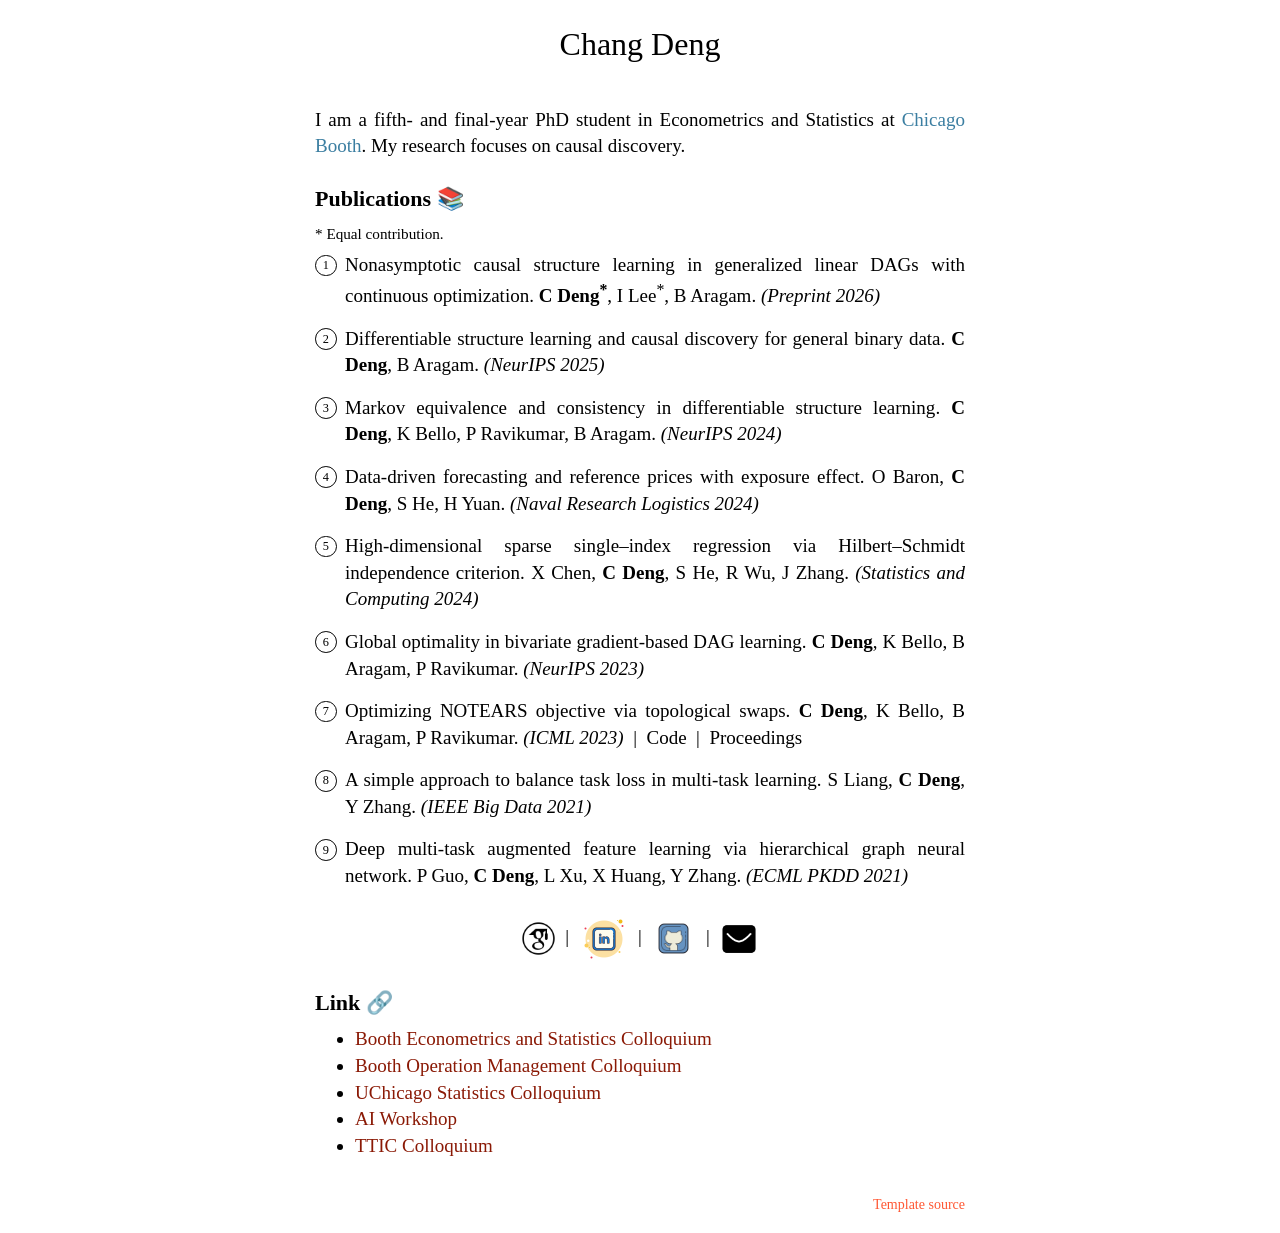
==== commit 4dd621eb: "simplification" ====
--- a/index.html
+++ b/index.html
@@ -114,9 +114,6 @@
         <a href="https://www.linkedin.com/in/chang-deng-0094a5144/">
           <img src="icons/icons8-linkedin-50.png" alt="Linkedin Icon" style="vertical-align: middle;" width="50"> </a>
            &nbsp|&nbsp
-        <a href="https://twitter.com/ChangDeng3">
-          <img src="icons/icons8-twitter-50.png" alt="Twitter Icon" style="vertical-align: middle;" width="35"> </a>
-            &nbsp|&nbsp
         <a href="https://github.com/Duntrain">
           <img src="icons/icons8-github-100.png" alt="Github Icon" style="vertical-align: middle;" width="45"> </a>
           &nbsp|&nbsp
--- a/styles/main.css
+++ b/styles/main.css
@@ -83,14 +83,14 @@
   font-size: 32px;
   text-align: center;
   font-weight: normal;
-  margin: 16px 0 12px;
+  margin: 16px 0 40px;
 }
 
 span.paper {
   font-weight: 400;
 }
 
-.publication-list .paper-link {
+.publication-list a {
   color: inherit;
 }
 
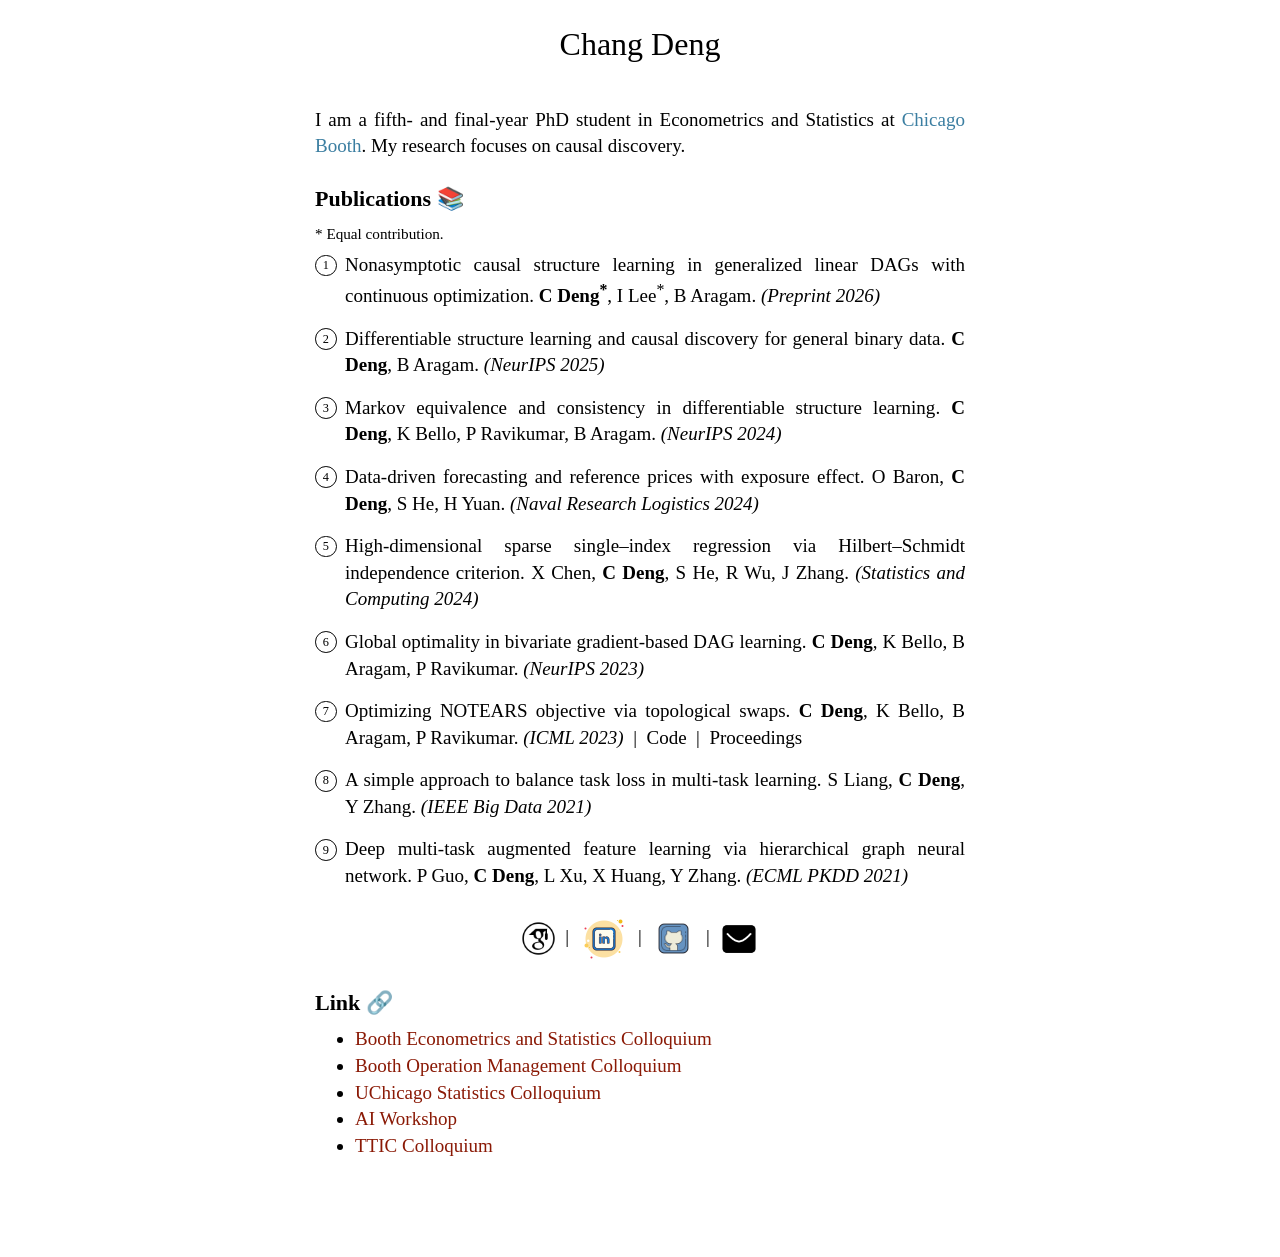
==== commit 97c7f5cb: "simplification" ====
--- a/index.html
+++ b/index.html
@@ -135,14 +135,6 @@
     </div>
   </div>
 
-  <div class="section">
-    <div class="content">
-      <p style="text-align:right;font-size:14px;margin-top:12px;">
-        <a href="https://github.com/jonbarron/website" style="color: #FF5733;">Template source</a>
-      </p>
-    </div>
-  </div>
-
 </body>
 
 </html>
--- a/styles/main.css
+++ b/styles/main.css
@@ -1,7 +1,7 @@
 body {
   min-height: 100vh;
   max-width: 690px;
-  padding: 0px;
+  padding: 0 0 80px;
   margin: auto;
   line-height: 1.4;
   font-family: "Sentient", Georgia, serif;
